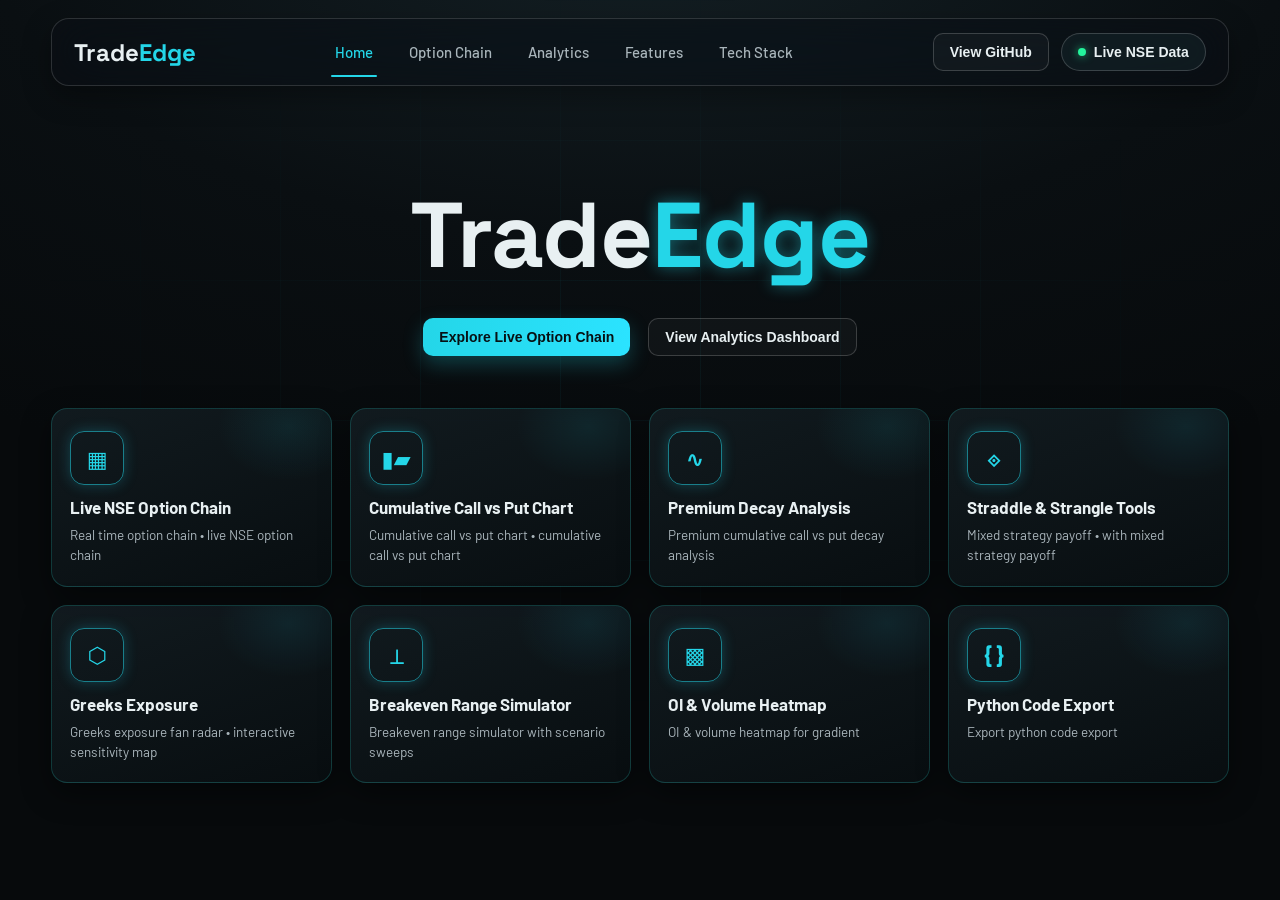
==== index.html @ 4a2d9fac "Built TradeEdge landing page UI" ====
﻿<!DOCTYPE html>
<html lang="en">
<head>
  <meta charset="UTF-8" />
  <meta name="viewport" content="width=device-width, initial-scale=1.0" />
  <title>TradeEdge</title>
  <link rel="stylesheet" href="style.css" />
</head>
<body>
  <div class="bg-grid"></div>

  <header class="site-header">
    <div class="container nav">
      <div class="brand">
        <span class="brand-main">Trade</span><span class="brand-accent">Edge</span>
      </div>
      <nav class="nav-links">
        <a class="active" href="#">Home</a>
        <a href="#">Option Chain</a>
        <a href="#">Analytics</a>
        <a href="#">Features</a>
        <a href="#">Tech Stack</a>
      </nav>
      <div class="nav-actions">
        <button class="btn ghost">View GitHub</button>
        <button class="btn pill">
          <span class="dot"></span>
          Live NSE Data
        </button>
      </div>
    </div>
  </header>

  <main class="hero">
    <div class="container hero-inner">
      <h1><span>Trade</span><span class="accent">Edge</span></h1>
      <div class="cta">
        <button class="btn primary">Explore Live Option Chain</button>
        <button class="btn ghost">View Analytics Dashboard</button>
      </div>
    </div>
  </main>

  <section class="features">
    <div class="container">
      <div class="cards">
        <article class="card">
          <div class="icon">▦</div>
          <h3>Live NSE Option Chain</h3>
          <p>Real time option chain • live NSE option chain</p>
        </article>

        <article class="card">
          <div class="icon">▮▰</div>
          <h3>Cumulative Call vs Put Chart</h3>
          <p>Cumulative call vs put chart • cumulative call vs put chart</p>
        </article>

        <article class="card">
          <div class="icon">∿</div>
          <h3>Premium Decay Analysis</h3>
          <p>Premium cumulative call vs put decay analysis</p>
        </article>

        <article class="card">
          <div class="icon">⟐</div>
          <h3>Straddle & Strangle Tools</h3>
          <p>Mixed strategy payoff • with mixed strategy payoff</p>
        </article>

        <article class="card">
          <div class="icon">⬡</div>
          <h3>Greeks Exposure</h3>
          <p>Greeks exposure fan radar • interactive sensitivity map</p>
        </article>

        <article class="card">
          <div class="icon">⟂</div>
          <h3>Breakeven Range Simulator</h3>
          <p>Breakeven range simulator with scenario sweeps</p>
        </article>

        <article class="card">
          <div class="icon">▩</div>
          <h3>OI & Volume Heatmap</h3>
          <p>OI & volume heatmap for gradient</p>
        </article>

        <article class="card">
          <div class="icon">{ }</div>
          <h3>Python Code Export</h3>
          <p>Export python code export</p>
        </article>
      </div>
    </div>
  </section>

  <footer class="site-footer">
    <div class="container footer-inner"></div>
  </footer>
  <script>
    const navLinks = document.querySelectorAll(".nav-links a");
    navLinks.forEach((link) => {
      link.addEventListener("click", (e) => {
        e.preventDefault();
        navLinks.forEach((item) => item.classList.remove("active"));
        link.classList.add("active");
      });
    });
  </script>
</body>
</html>
---- style.css ----
﻿@import url('https://fonts.googleapis.com/css2?family=Barlow:wght@300;400;500;600;700&family=Space+Grotesk:wght@400;500;600;700&display=swap');

:root {
  --bg: #0a0f12;
  --bg-2: #0b1418;
  --card: #10181d;
  --border: rgba(54, 255, 240, 0.18);
  --text: #e8f0f2;
  --muted: #a9b5bb;
  --accent: #24d6e8;
  --accent-2: #2be3ff;
  --shadow: 0 10px 30px rgba(0, 0, 0, 0.45);
}

* {
  box-sizing: border-box;
}

body {
  margin: 0;
  font-family: "Barlow", system-ui, -apple-system, Segoe UI, sans-serif;
  color: var(--text);
  background: radial-gradient(1200px 600px at 50% -10%, #152126 0%, var(--bg) 55%, #070a0c 100%);
  height: 100vh;
  position: relative;
  overflow: hidden;
}

.bg-grid {
  position: fixed;
  inset: 0;
  background-image:
    linear-gradient(to right, rgba(36, 214, 232, 0.06) 1px, transparent 1px),
    linear-gradient(to bottom, rgba(36, 214, 232, 0.06) 1px, transparent 1px);
  background-size: 140px 140px;
  mask-image: radial-gradient(70% 60% at 50% 40%, rgba(0, 0, 0, 0.9), transparent 70%);
  pointer-events: none;
  z-index: 0;
}

.container {
  width: min(1220px, 92%);
  margin: 0 auto;
  position: relative;
  z-index: 1;
}

.site-header {
  position: static;
  top: 0;
  z-index: 2;
  background: transparent;
  border-bottom: none;
  box-shadow: none;
  padding-top: 18px;
}

.nav {
  display: flex;
  align-items: center;
  justify-content: space-between;
  padding: 14px 22px;
  gap: 28px;
  background: rgba(12, 16, 20, 0.55);
  border: 1px solid rgba(255, 255, 255, 0.14);
  border-radius: 18px;
  box-shadow: 0 10px 28px rgba(0, 0, 0, 0.35);
  backdrop-filter: blur(24px) saturate(160%);
}

.brand {
  font-family: "Space Grotesk", sans-serif;
  font-size: 24px;
  font-weight: 700;
}

.brand-accent {
  color: var(--accent);
}

.nav-links {
  display: flex;
  gap: 28px;
  font-weight: 500;
  font-size: 15px;
  color: var(--muted);
  position: relative;
}

.nav-links a {
  color: inherit;
  text-decoration: none;
  padding: 6px 4px;
  transition: color 0.2s ease;
  position: relative;
}

.nav-links a::after {
  content: "";
  position: absolute;
  left: 0;
  right: 0;
  bottom: -10px;
  height: 2px;
  border-radius: 999px;
  background: var(--accent);
  transform: scaleX(0);
  transform-origin: center;
  transition: transform 0.25s ease;
}

.nav-links a:hover,
.nav-links a.active {
  color: var(--accent);
}

.nav-links a.active::after {
  transform: scaleX(1);
}

.nav-actions {
  display: flex;
  gap: 12px;
}

.btn {
  border: 1px solid rgba(255, 255, 255, 0.18);
  background: transparent;
  color: var(--text);
  padding: 10px 16px;
  border-radius: 10px;
  font-weight: 600;
  font-size: 14px;
  cursor: pointer;
  transition: all 0.2s ease;
}

.btn:hover {
  border-color: var(--accent);
  color: var(--accent);
  transform: translateY(-1px);
}

.btn.primary {
  background: linear-gradient(90deg, var(--accent), var(--accent-2));
  color: #071114;
  border: none;
  box-shadow: 0 8px 20px rgba(36, 214, 232, 0.25);
}

.btn.primary:hover {
  color: #051014;
  transform: translateY(-2px);
}

.btn.ghost {
  background: rgba(255, 255, 255, 0.03);
}

.btn.pill {
  border-radius: 999px;
  display: inline-flex;
  align-items: center;
  gap: 8px;
  background: rgba(20, 36, 40, 0.6);
}

.dot {
  width: 8px;
  height: 8px;
  background: #24f39c;
  border-radius: 50%;
  box-shadow: 0 0 8px rgba(36, 243, 156, 0.7);
}

.hero {
  padding: 90px 0 24px;
  text-align: center;
}

.hero-inner h1 {
  margin: 0;
  font-family: "Space Grotesk", sans-serif;
  font-size: clamp(56px, 7.5vw, 92px);
  font-weight: 700;
  letter-spacing: -1px;
}

.hero-inner h1 .accent {
  color: var(--accent);
  text-shadow: 0 0 16px rgba(36, 214, 232, 0.45);
}

.cta {
  display: flex;
  justify-content: center;
  gap: 18px;
  flex-wrap: wrap;
  margin-top: 24px;
}

.features {
  padding: 28px 0 36px;
  text-align: center;
}

.cards {
  display: grid;
  grid-template-columns: repeat(4, minmax(0, 1fr));
  gap: 18px;
}

.card {
  background: linear-gradient(160deg, rgba(19, 28, 33, 0.9), rgba(9, 14, 17, 0.9));
  border: 1px solid var(--border);
  border-radius: 16px;
  padding: 22px 18px 20px;
  text-align: left;
  min-height: 152px;
  box-shadow: var(--shadow);
  position: relative;
  overflow: hidden;
}

.card::after {
  content: "";
  position: absolute;
  inset: 0;
  background: radial-gradient(120px 90px at 85% 10%, rgba(36, 214, 232, 0.12), transparent 60%);
  opacity: 0.7;
  pointer-events: none;
}

.icon {
  display: inline-flex;
  align-items: center;
  justify-content: center;
  width: 54px;
  height: 54px;
  border: 1px solid rgba(36, 214, 232, 0.55);
  border-radius: 14px;
  color: var(--accent);
  font-weight: 700;
  font-size: 22px;
  margin-bottom: 12px;
  box-shadow: 0 0 14px rgba(36, 214, 232, 0.25);
}

.card h3 {
  margin: 0 0 8px;
  font-size: 17px;
}

.card p {
  margin: 0;
  font-size: 13.5px;
  color: var(--muted);
  line-height: 1.5;
}

.site-footer {
  border-top: 1px solid rgba(255, 255, 255, 0.06);
  padding: 18px 0 30px;
  color: var(--muted);
  font-size: 13px;
  display: none;
}

.footer-inner {
  display: flex;
  justify-content: space-between;
  align-items: center;
  gap: 18px;
  flex-wrap: wrap;
}

.social {
  display: inline-flex;
  align-items: center;
  justify-content: center;
  border: 1px solid rgba(255, 255, 255, 0.12);
  border-radius: 999px;
  padding: 6px 12px;
  margin-left: 8px;
}

@media (max-width: 980px) {
  body {
    height: auto;
    overflow: auto;
  }

  .nav {
    flex-wrap: wrap;
    justify-content: center;
  }

  .nav-links {
    flex-wrap: wrap;
    justify-content: center;
  }

  .cards {
    grid-template-columns: repeat(2, minmax(0, 1fr));
  }
}

@media (max-width: 640px) {
  .cards {
    grid-template-columns: 1fr;
  }

  .nav-actions {
    width: 100%;
    justify-content: center;
  }
}
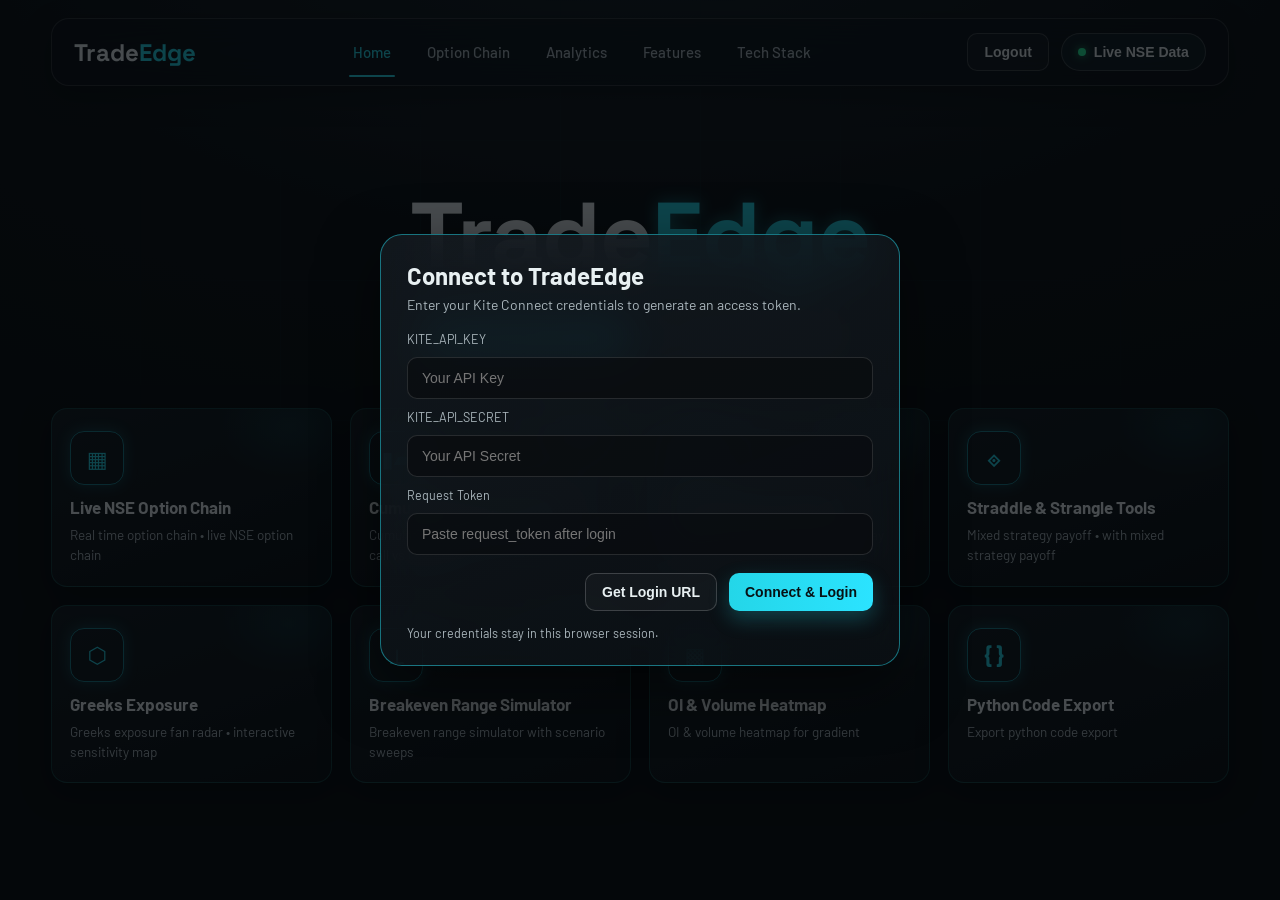
==== commit ee882af9: "Add login flow and UI updates for Kite Connect" ====
--- a/index.html
+++ b/index.html
@@ -9,6 +9,30 @@
 <body>
   <div class="bg-grid"></div>
 
+  <div class="login-overlay" id="loginOverlay">
+    <div class="login-modal">
+      <h2>Connect to TradeEdge</h2>
+      <p class="modal-sub">Enter your Kite Connect credentials to generate an access token.</p>
+
+      <div class="form">
+        <label for="apiKeyInput">KITE_API_KEY</label>
+        <input id="apiKeyInput" type="text" placeholder="Your API Key" />
+
+        <label for="apiSecretInput">KITE_API_SECRET</label>
+        <input id="apiSecretInput" type="password" placeholder="Your API Secret" />
+
+        <label for="requestTokenInput">Request Token</label>
+        <input id="requestTokenInput" type="text" placeholder="Paste request_token after login" />
+      </div>
+
+      <div class="form-actions">
+        <button class="btn ghost" id="getLoginUrlBtn" type="button">Get Login URL</button>
+        <button class="btn primary" id="loginBtn" type="button">Connect & Login</button>
+      </div>
+      <p class="modal-hint" id="loginStatus">Your credentials stay in this browser session.</p>
+    </div>
+  </div>
+
   <header class="site-header">
     <div class="container nav">
       <div class="brand">
@@ -22,8 +46,8 @@
         <a href="#">Tech Stack</a>
       </nav>
       <div class="nav-actions">
-        <button class="btn ghost">View GitHub</button>
-        <button class="btn pill">
+        <button class="btn ghost" id="logoutBtn" type="button">Logout</button>
+        <button class="btn pill" type="button">
           <span class="dot"></span>
           Live NSE Data
         </button>
@@ -107,6 +131,89 @@
         link.classList.add("active");
       });
     });
+
+    const loginOverlay = document.getElementById("loginOverlay");
+    const logoutBtn = document.getElementById("logoutBtn");
+    const getLoginUrlBtn = document.getElementById("getLoginUrlBtn");
+    const loginBtn = document.getElementById("loginBtn");
+    const loginStatus = document.getElementById("loginStatus");
+
+    const apiKeyInput = document.getElementById("apiKeyInput");
+    const apiSecretInput = document.getElementById("apiSecretInput");
+    const requestTokenInput = document.getElementById("requestTokenInput");
+
+    const showOverlay = () => loginOverlay.classList.add("show");
+    const hideOverlay = () => loginOverlay.classList.remove("show");
+
+    if (!sessionStorage.getItem("kite_access_token")) {
+      showOverlay();
+    }
+
+    logoutBtn.addEventListener("click", () => {
+      sessionStorage.removeItem("kite_access_token");
+      apiKeyInput.value = "";
+      apiSecretInput.value = "";
+      requestTokenInput.value = "";
+      loginStatus.textContent = "Logged out. Please enter credentials to continue.";
+      showOverlay();
+    });
+
+
+    getLoginUrlBtn.addEventListener("click", async () => {
+      const apiKey = apiKeyInput.value.trim();
+      if (!apiKey) {
+        loginStatus.textContent = "Enter your API key first.";
+        return;
+      }
+
+      loginStatus.textContent = "Generating login URL...";
+      const res = await fetch("/api/login_url", {
+        method: "POST",
+        headers: { "Content-Type": "application/json" },
+        body: JSON.stringify({ api_key: apiKey }),
+      });
+
+      if (!res.ok) {
+        loginStatus.textContent = "Failed to get login URL.";
+        return;
+      }
+
+      const data = await res.json();
+      window.open(data.login_url, "_blank");
+      loginStatus.textContent = "Login page opened. Paste request_token here.";
+    });
+
+    loginBtn.addEventListener("click", async () => {
+      const apiKey = apiKeyInput.value.trim();
+      const apiSecret = apiSecretInput.value.trim();
+      const requestToken = requestTokenInput.value.trim();
+
+      if (!apiKey || !apiSecret || !requestToken) {
+        loginStatus.textContent = "Please fill all fields.";
+        return;
+      }
+
+      loginStatus.textContent = "Connecting to Kite...";
+      const res = await fetch("/api/access_token", {
+        method: "POST",
+        headers: { "Content-Type": "application/json" },
+        body: JSON.stringify({
+          api_key: apiKey,
+          api_secret: apiSecret,
+          request_token: requestToken,
+        }),
+      });
+
+      if (!res.ok) {
+        loginStatus.textContent = "Login failed. Check your credentials.";
+        return;
+      }
+
+      const data = await res.json();
+      sessionStorage.setItem("kite_access_token", data.access_token);
+      loginStatus.textContent = "Connected. You can close this popup.";
+      setTimeout(hideOverlay, 600);
+    });
   </script>
 </body>
 </html>
--- a/style.css
+++ b/style.css
@@ -284,6 +284,100 @@
   margin-left: 8px;
 }
 
+.login-overlay {
+  position: fixed;
+  inset: 0;
+  background: rgba(4, 7, 9, 0.7);
+  display: flex;
+  align-items: center;
+  justify-content: center;
+  opacity: 0;
+  pointer-events: none;
+  transition: opacity 0.25s ease;
+  z-index: 6;
+}
+
+.login-overlay.show {
+  opacity: 1;
+  pointer-events: auto;
+}
+
+.login-modal {
+  width: min(520px, 92%);
+  background: linear-gradient(160deg, rgba(20, 26, 32, 0.85), rgba(12, 16, 20, 0.78));
+  border: 1px solid rgba(36, 214, 232, 0.5);
+  border-radius: 22px;
+  padding: 26px 26px 24px;
+  box-shadow: 0 20px 60px rgba(0, 0, 0, 0.5);
+  backdrop-filter: blur(22px) saturate(160%);
+  position: relative;
+}
+
+.login-modal h2 {
+  margin: 0 0 6px;
+  font-size: 24px;
+}
+
+.modal-sub {
+  margin: 0 0 18px;
+  color: var(--muted);
+  font-size: 14px;
+}
+
+.modal-close {
+  position: absolute;
+  top: 14px;
+  right: 16px;
+  width: 34px;
+  height: 34px;
+  border-radius: 999px;
+  border: 1px solid rgba(255, 255, 255, 0.16);
+  background: rgba(255, 255, 255, 0.05);
+  color: var(--text);
+  font-size: 20px;
+  cursor: pointer;
+}
+
+.form {
+  display: grid;
+  gap: 10px;
+  margin-bottom: 18px;
+}
+
+.form label {
+  font-size: 12.5px;
+  color: var(--muted);
+}
+
+.form input {
+  width: 100%;
+  padding: 12px 14px;
+  border-radius: 10px;
+  border: 1px solid rgba(255, 255, 255, 0.12);
+  background: rgba(9, 12, 15, 0.7);
+  color: var(--text);
+  font-size: 14px;
+}
+
+.form input:focus {
+  outline: none;
+  border-color: var(--accent);
+  box-shadow: 0 0 0 2px rgba(36, 214, 232, 0.15);
+}
+
+.form-actions {
+  display: flex;
+  justify-content: flex-end;
+  gap: 12px;
+  flex-wrap: wrap;
+}
+
+.modal-hint {
+  margin: 14px 0 0;
+  color: var(--muted);
+  font-size: 12.5px;
+}
+
 @media (max-width: 980px) {
   body {
     height: auto;
